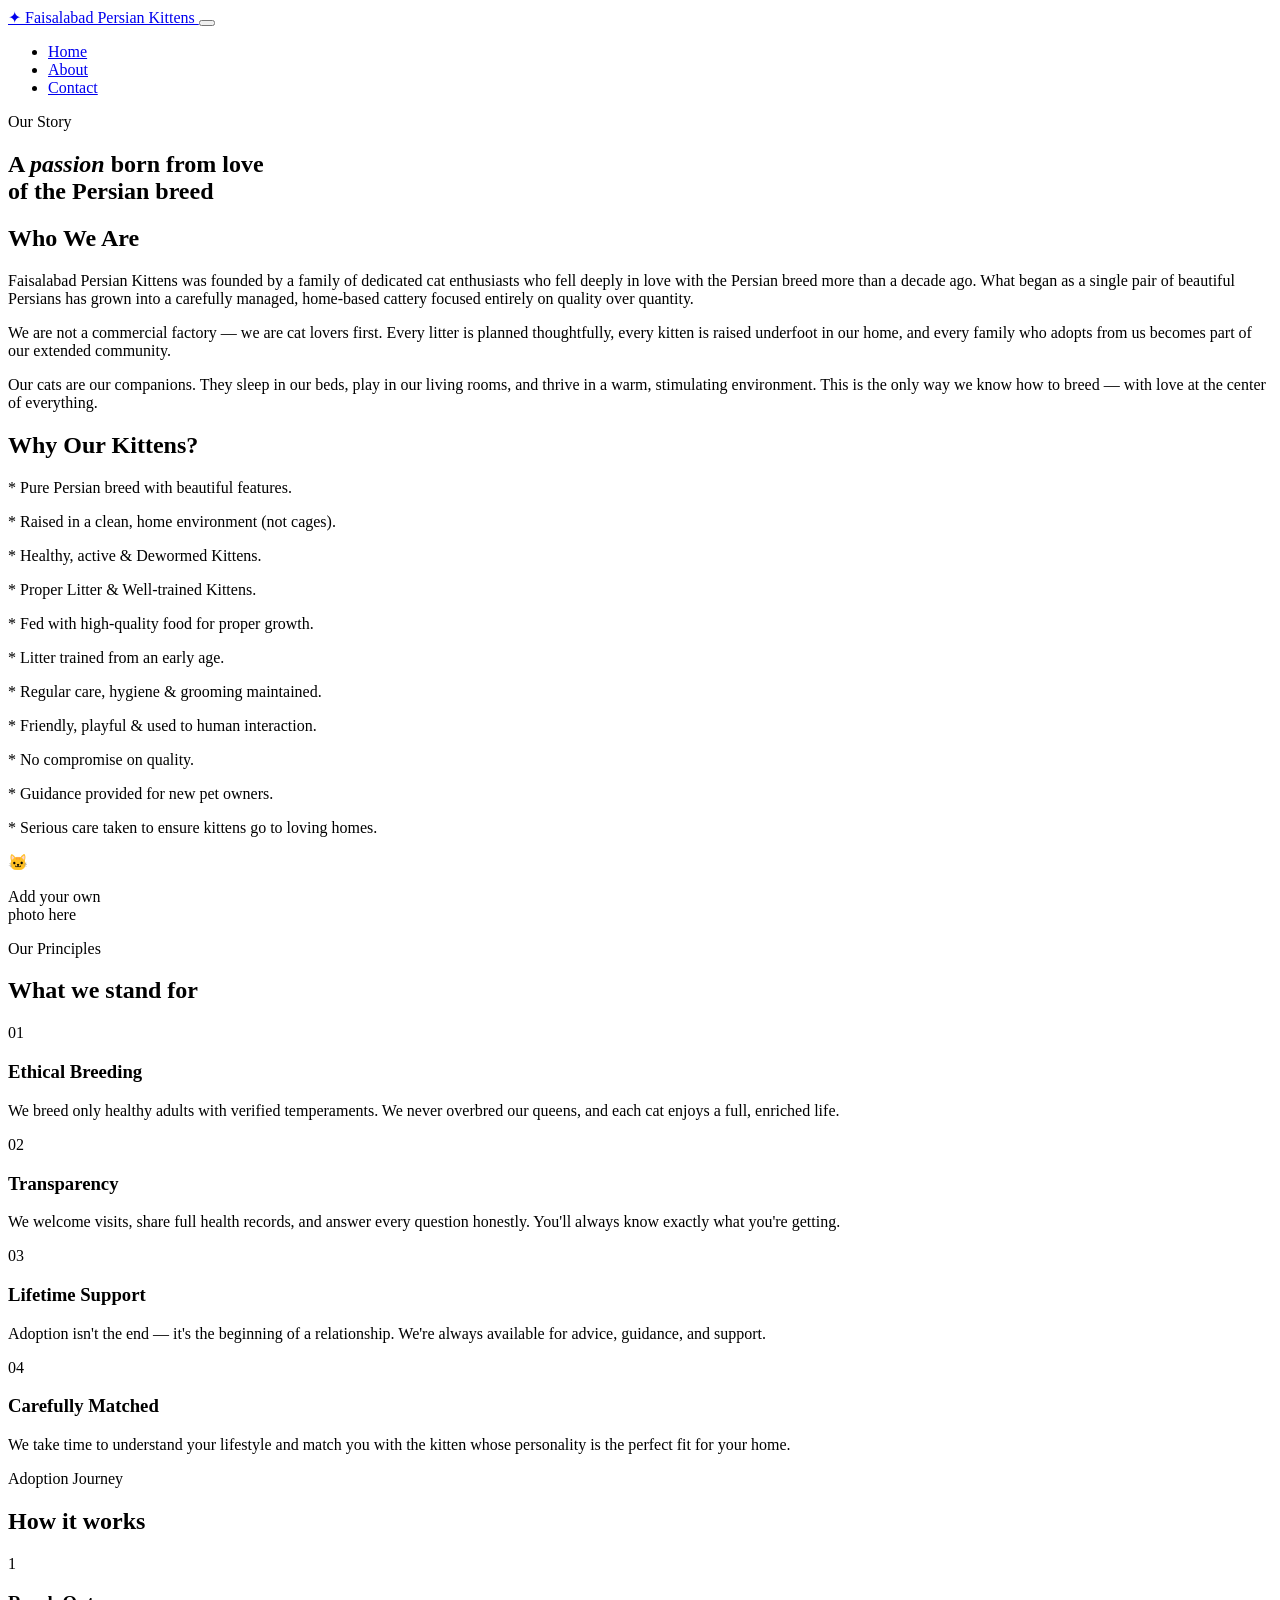
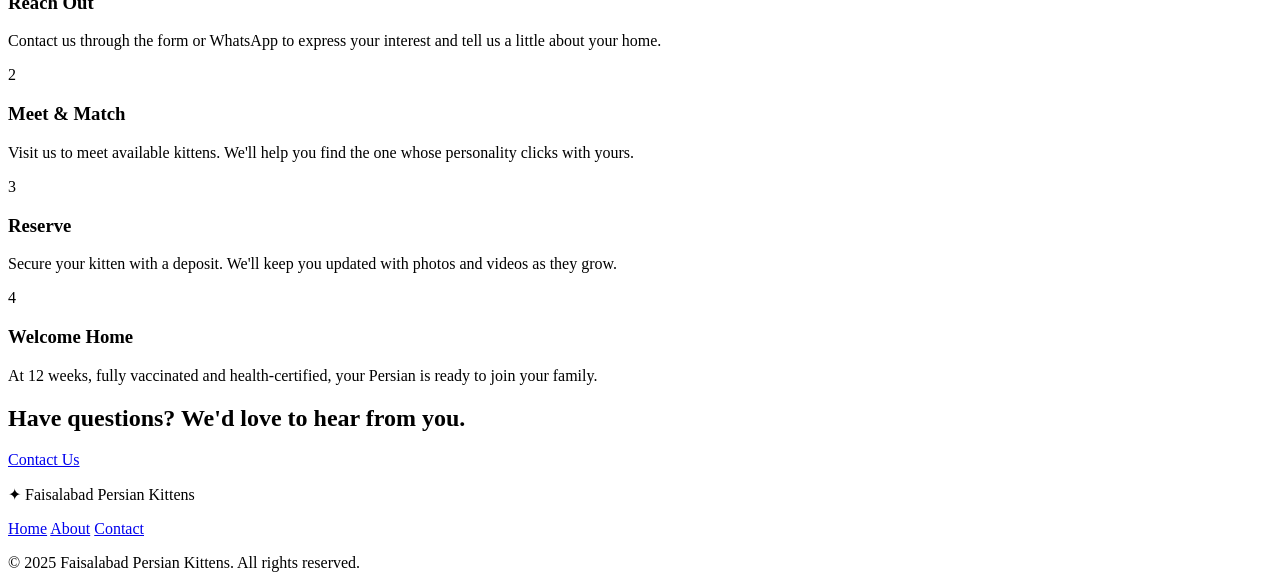
==== about.html @ facfef48 "Add files via upload" ====
<!DOCTYPE html>
<html lang="en">
<head>
  <meta charset="UTF-8" />
  <meta name="viewport" content="width=device-width, initial-scale=1.0" />
  <title>About — Faisalabad Persian Kittens</title>
  <meta name="description" content="Learn about our passion for breeding exquisite Persian kittens in Faisalabad, Pakistan." />
  <link rel="stylesheet" href="css/style.css" />
  <link rel="preconnect" href="https://fonts.googleapis.com">
  <link href="https://fonts.googleapis.com/css2?family=Cormorant+Garamond:ital,wght@0,300;0,400;0,500;1,300;1,400&family=Jost:wght@300;400;500&display=swap" rel="stylesheet">
</head>
<body>

  <nav class="nav">
    <a href="index.html" class="nav__logo">
      <span class="nav__logo-icon">✦</span>
      Faisalabad Persian Kittens
    </a>
    <button class="nav__toggle" aria-label="Toggle menu" onclick="document.querySelector('.nav__links').classList.toggle('open')">
      <span></span><span></span><span></span>
    </button>
    <ul class="nav__links">
      <li><a href="index.html">Home</a></li>
      <li><a href="about.html" class="active">About</a></li>
      <li><a href="contact.html">Contact</a></li>
    </ul>
  </nav>

  <!-- PAGE HERO -->
  <section class="page-hero">
    <div class="container">
      <p class="hero__eyebrow">Our Story</p>
      <h1 class="page-hero__title">A <em>passion</em> born from love<br>of the Persian breed</h1>
    </div>
  </section>

  <!-- STORY -->
  <section class="story">
    <div class="container story__grid">
      <div class="story__text reveal">
        <h2>Who We Are</h2>
        <p>Faisalabad Persian Kittens was founded by a family of dedicated cat enthusiasts who fell deeply in love with the Persian breed more than a decade ago. What began as a single pair of beautiful Persians has grown into a carefully managed, home-based cattery focused entirely on quality over quantity.</p>
        <p>We are not a commercial factory — we are cat lovers first. Every litter is planned thoughtfully, every kitten is raised underfoot in our home, and every family who adopts from us becomes part of our extended community.</p>
        <p>Our cats are our companions. They sleep in our beds, play in our living rooms, and thrive in a warm, stimulating environment. This is the only way we know how to breed — with love at the center of everything.</p>
        <h2>Why Our Kittens?</h2>
        <p>* Pure Persian breed with beautiful features.</p>
        <p>* Raised in a clean, home environment (not cages).</p>
        <p>* Healthy, active & Dewormed Kittens.</p>
        <p>* Proper Litter & Well-trained Kittens.</p>
        <p>* Fed with high-quality food for proper growth.</p>
        <p>* Litter trained from an early age.</p>
        <p>* Regular care, hygiene & grooming maintained.</p>
        <p>* Friendly, playful & used to human interaction.</p>
        <p>* No compromise on quality.</p>
        <p>* Guidance provided for new pet owners.</p>
        <p>* Serious care taken to ensure kittens go to loving homes.</p>
    
      </div>
      </div>
      <div class="story__image reveal">
        <div class="story__img-placeholder">
          <div class="story__img-inner">
            <span>🐱</span>
            <p>Add your own<br>photo here</p>
          </div>
        </div>
      </div>
    </div>
  </section>

  <!-- VALUES -->
  <section class="values">
    <div class="container">
      <div class="section-header">
        <p class="section-label">Our Principles</p>
        <h2>What we stand for</h2>
      </div>
      <div class="values__grid">
        <div class="value-item reveal">
          <span class="value-item__num">01</span>
          <h3>Ethical Breeding</h3>
          <p>We breed only healthy adults with verified temperaments. We never overbred our queens, and each cat enjoys a full, enriched life.</p>
        </div>
        <div class="value-item reveal">
          <span class="value-item__num">02</span>
          <h3>Transparency</h3>
          <p>We welcome visits, share full health records, and answer every question honestly. You'll always know exactly what you're getting.</p>
        </div>
        <div class="value-item reveal">
          <span class="value-item__num">03</span>
          <h3>Lifetime Support</h3>
          <p>Adoption isn't the end — it's the beginning of a relationship. We're always available for advice, guidance, and support.</p>
        </div>
        <div class="value-item reveal">
          <span class="value-item__num">04</span>
          <h3>Carefully Matched</h3>
          <p>We take time to understand your lifestyle and match you with the kitten whose personality is the perfect fit for your home.</p>
        </div>
      </div>
    </div>
  </section>

  <!-- PROCESS -->
  <section class="process">
    <div class="container">
      <div class="section-header">
        <p class="section-label">Adoption Journey</p>
        <h2>How it works</h2>
      </div>
      <div class="process__steps">
        <div class="process__step reveal">
          <div class="process__step-num">1</div>
          <div class="process__step-body">
            <h3>Reach Out</h3>
            <p>Contact us through the form or WhatsApp to express your interest and tell us a little about your home.</p>
          </div>
        </div>
        <div class="process__step reveal">
          <div class="process__step-num">2</div>
          <div class="process__step-body">
            <h3>Meet & Match</h3>
            <p>Visit us to meet available kittens. We'll help you find the one whose personality clicks with yours.</p>
          </div>
        </div>
        <div class="process__step reveal">
          <div class="process__step-num">3</div>
          <div class="process__step-body">
            <h3>Reserve</h3>
            <p>Secure your kitten with a deposit. We'll keep you updated with photos and videos as they grow.</p>
          </div>
        </div>
        <div class="process__step reveal">
          <div class="process__step-num">4</div>
          <div class="process__step-body">
            <h3>Welcome Home</h3>
            <p>At 12 weeks, fully vaccinated and health-certified, your Persian is ready to join your family.</p>
          </div>
        </div>
      </div>
    </div>
  </section>

  <section class="cta-band">
    <div class="container">
      <h2>Have questions? We'd love to hear from you.</h2>
      <a href="contact.html" class="btn btn--light">Contact Us</a>
    </div>
  </section>

  <footer class="footer">
    <div class="container">
      <p class="footer__logo">✦ Faisalabad Persian Kittens</p>
      <nav class="footer__nav">
        <a href="index.html">Home</a>
        <a href="about.html">About</a>
        <a href="contact.html">Contact</a>
      </nav>
      <p class="footer__copy">© 2025 Faisalabad Persian Kittens. All rights reserved.</p>
    </div>
  </footer>

  <script src="js/main.js"></script>
</body>
</html>
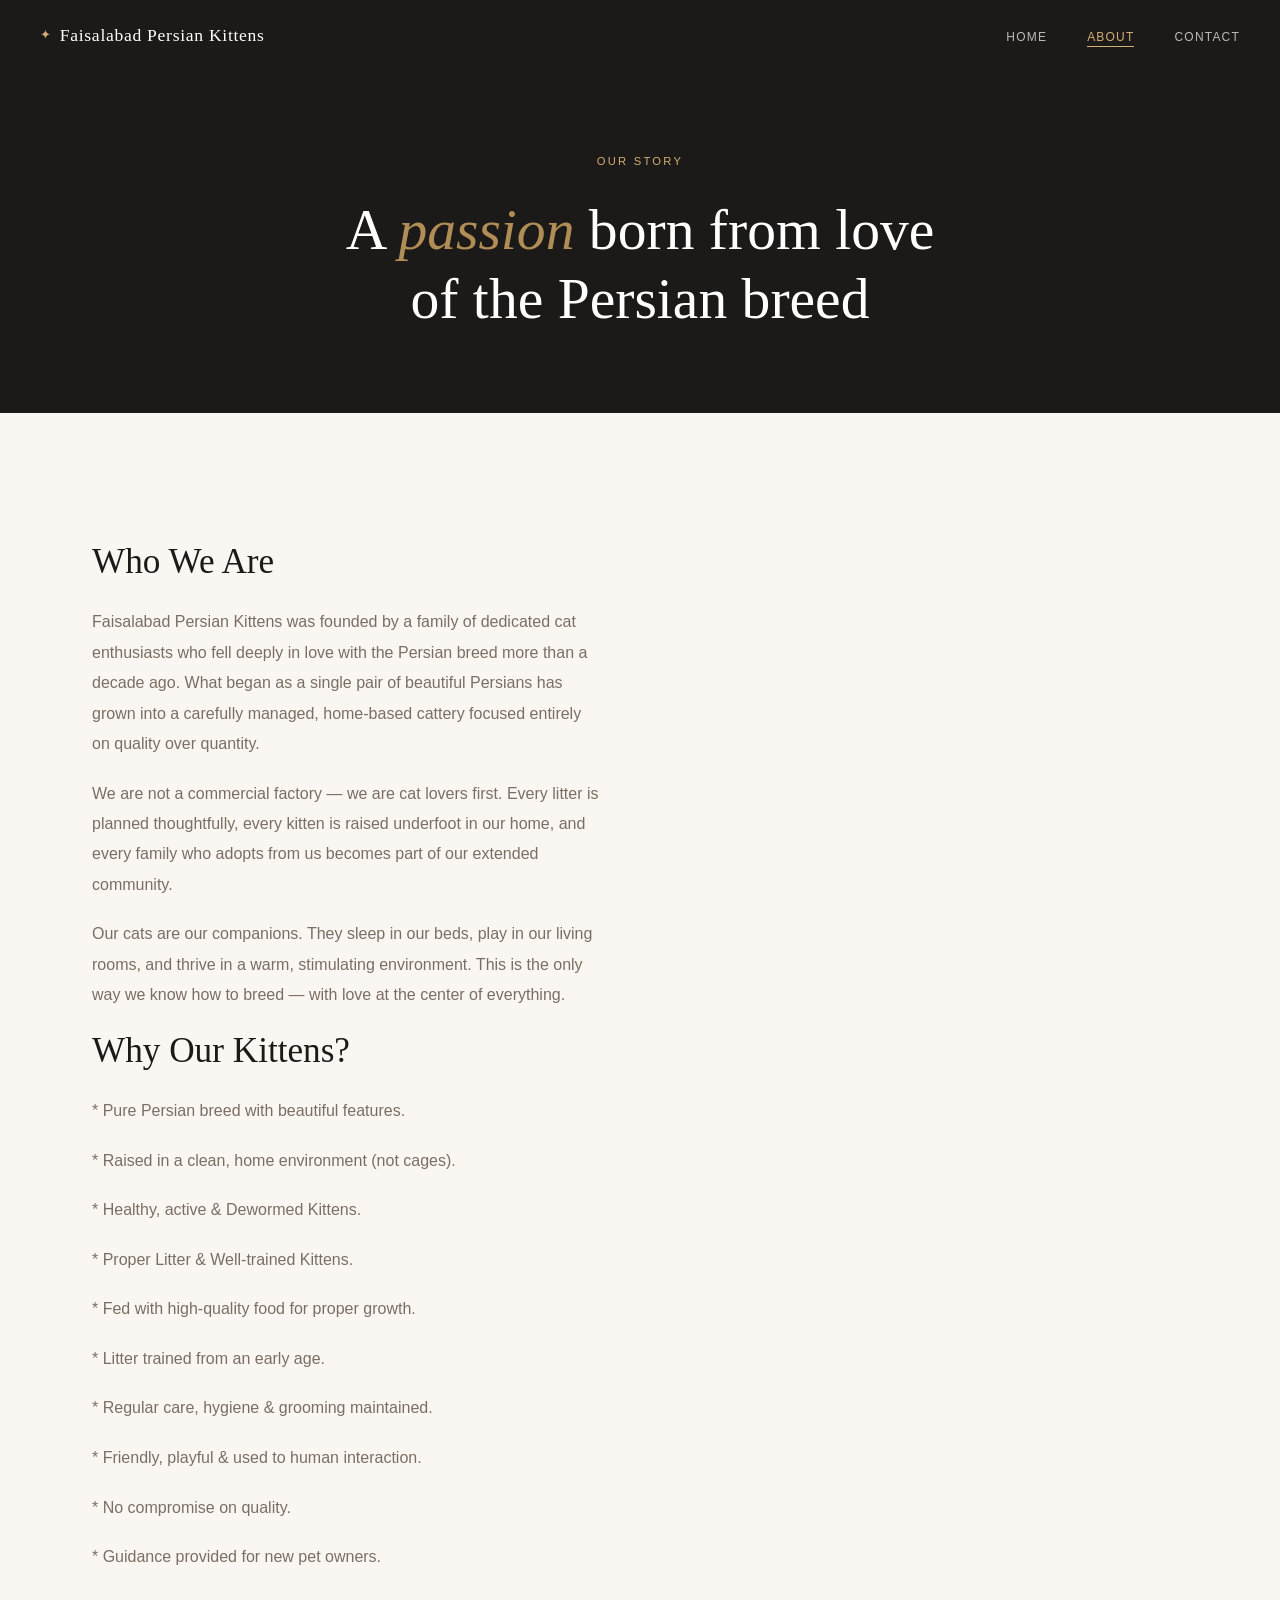
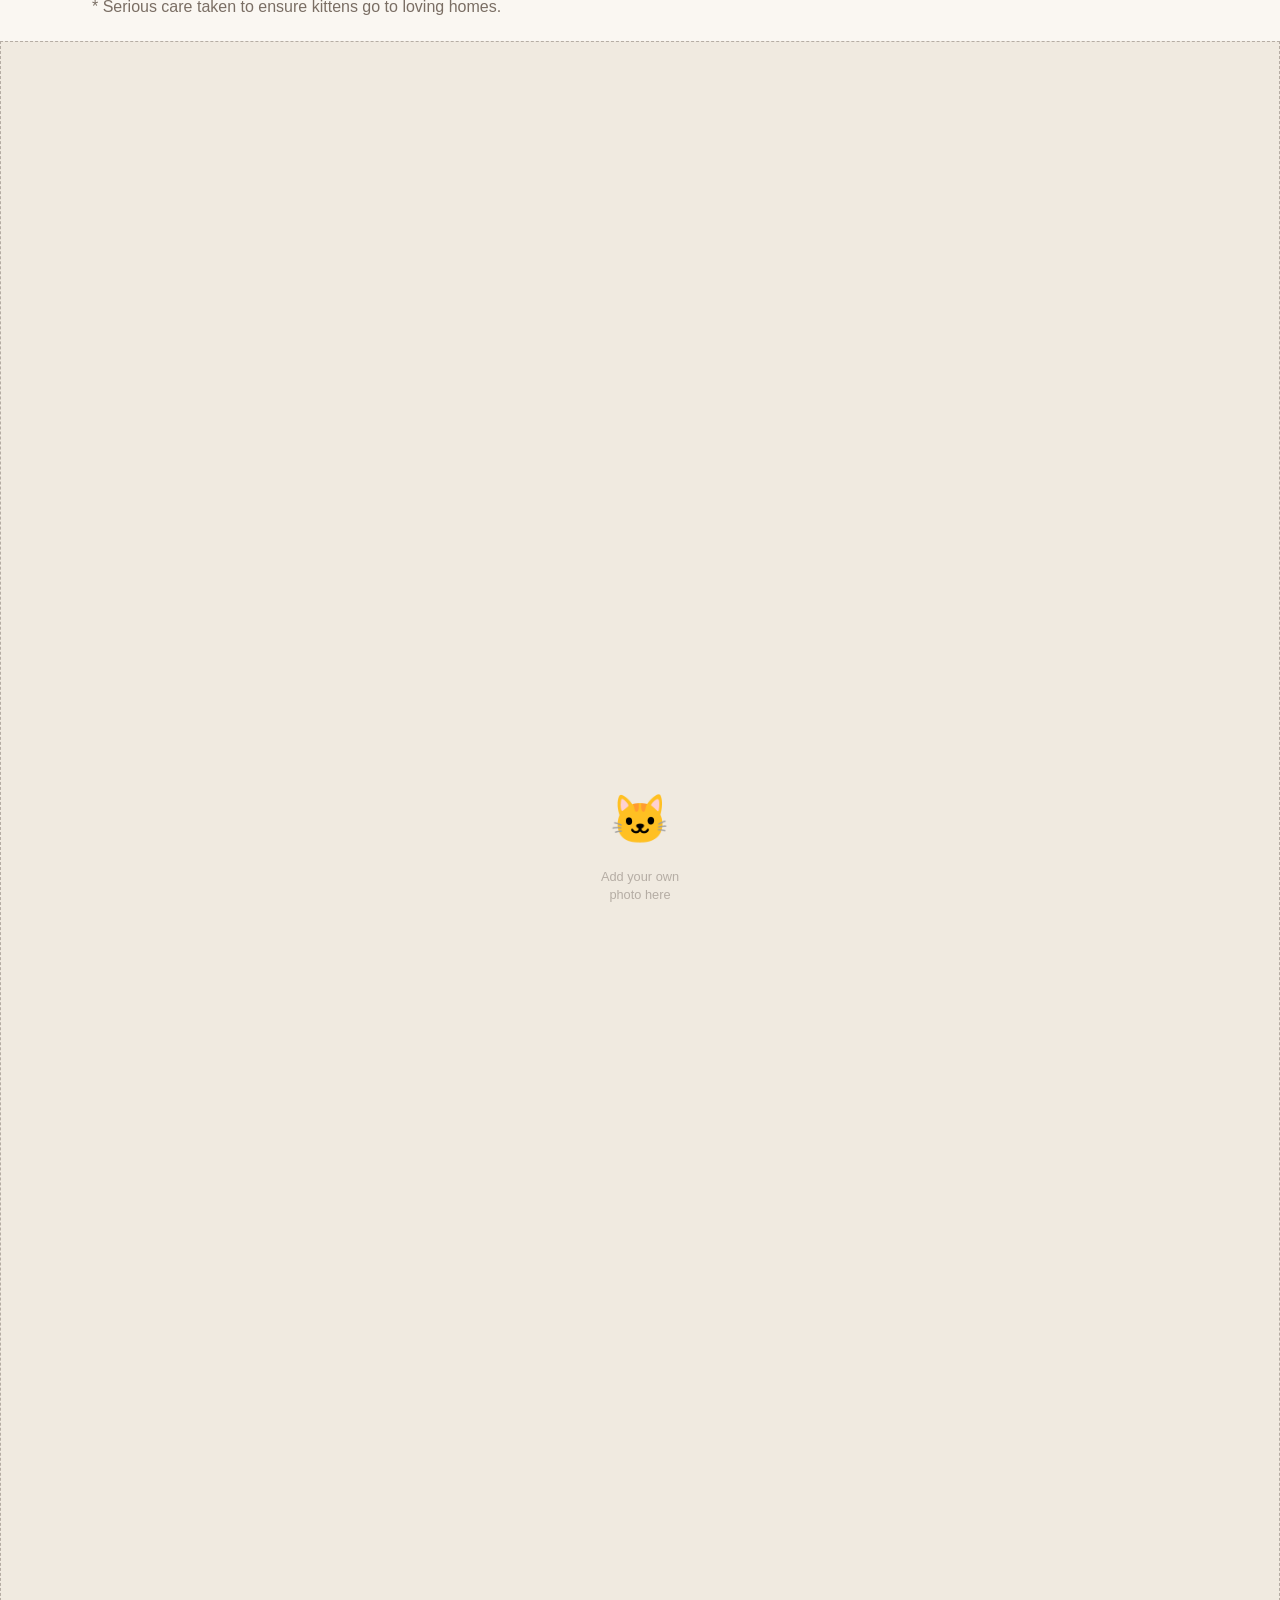
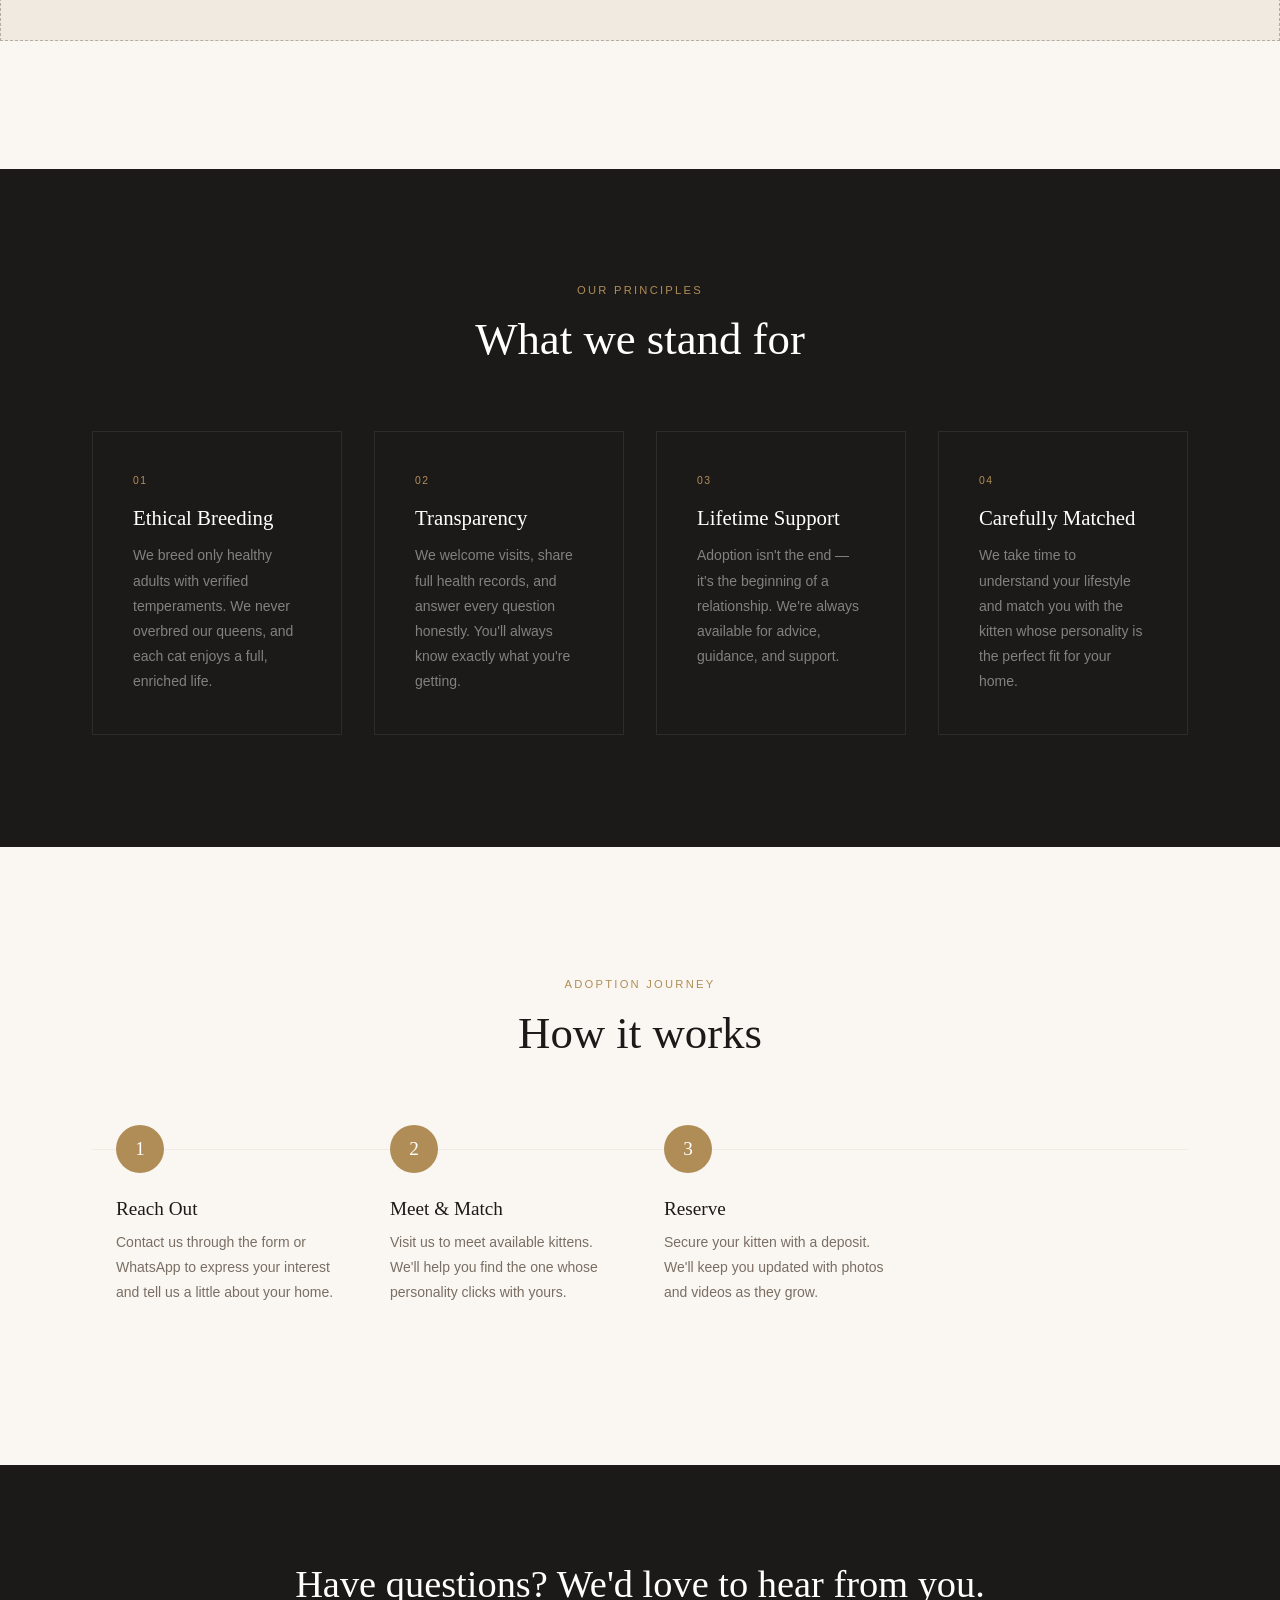
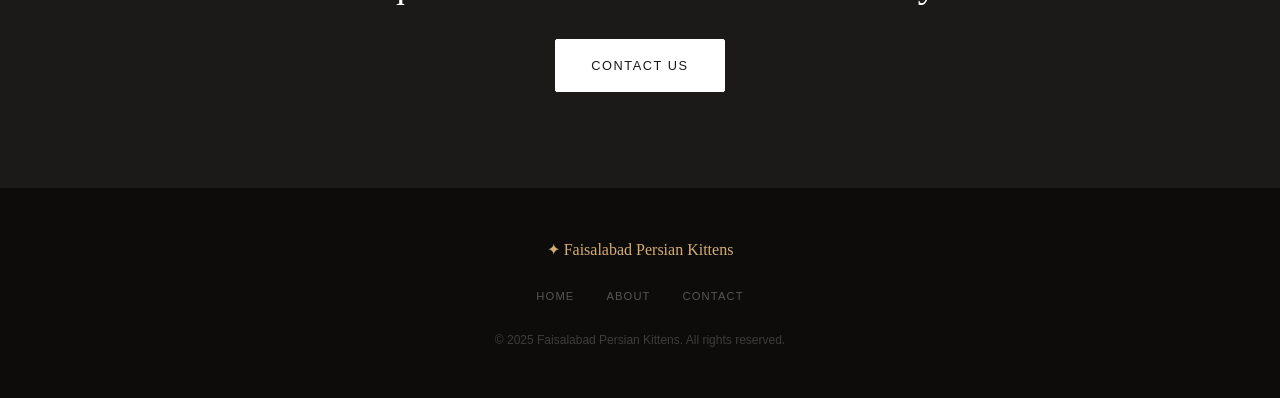
==== commit 918ea537: "Add files via upload" ====
--- a/about.html
+++ b/about.html
@@ -5,7 +5,7 @@
   <meta name="viewport" content="width=device-width, initial-scale=1.0" />
   <title>About — Faisalabad Persian Kittens</title>
   <meta name="description" content="Learn about our passion for breeding exquisite Persian kittens in Faisalabad, Pakistan." />
-  <link rel="stylesheet" href="css/style.css" />
+  <link rel="stylesheet" href="style.css" />
   <link rel="preconnect" href="https://fonts.googleapis.com">
   <link href="https://fonts.googleapis.com/css2?family=Cormorant+Garamond:ital,wght@0,300;0,400;0,500;1,300;1,400&family=Jost:wght@300;400;500&display=swap" rel="stylesheet">
 </head>
@@ -159,6 +159,6 @@
     </div>
   </footer>
 
-  <script src="js/main.js"></script>
+  <script src="main.js"></script>
 </body>
 </html>
--- a/style.css
+++ b/style.css
@@ -0,0 +1,726 @@
+/* ===========================
+   FAISALABAD PERSIAN KITTENS
+   Luxury Elegant Theme
+   =========================== */
+
+:root {
+  --cream: #FAF7F2;
+  --cream-dark: #F0EAE0;
+  --gold: #B08D57;
+  --gold-light: #D4AE72;
+  --gold-pale: #F5EDD8;
+  --charcoal: #1C1A18;
+  --charcoal-mid: #3A3530;
+  --stone: #7A6E64;
+  --stone-light: #B5ADA4;
+  --white: #FFFFFF;
+
+  --font-serif: 'Cormorant Garamond', Georgia, serif;
+  --font-sans: 'Jost', sans-serif;
+
+  --nav-height: 72px;
+  --container: 1160px;
+  --radius: 2px;
+}
+
+*, *::before, *::after { box-sizing: border-box; margin: 0; padding: 0; }
+
+html { scroll-behavior: smooth; }
+
+body {
+  background: var(--cream);
+  color: var(--charcoal);
+  font-family: var(--font-sans);
+  font-weight: 300;
+  line-height: 1.7;
+  -webkit-font-smoothing: antialiased;
+}
+
+img { display: block; max-width: 100%; }
+a { color: inherit; text-decoration: none; }
+
+/* ===== LOGO ===== */
+.nav__logo-img {
+  height: 48px;
+  width: 48px;
+  border-radius: 50%;
+  object-fit: cover;
+  border: 1.5px solid rgba(176, 141, 87, 0.5);
+  transition: border-color 0.3s;
+}
+.nav__logo:hover .nav__logo-img {
+  border-color: var(--gold-light);
+}
+.hero__logo-wrap {
+  margin-bottom: 2rem;
+  animation: fadeUp 0.8s ease both;
+}
+.hero__logo-img {
+  width: 140px;
+  height: 140px;
+  border-radius: 50%;
+  object-fit: cover;
+  border: 2px solid rgba(176, 141, 87, 0.6);
+  box-shadow: 0 0 0 8px rgba(176, 141, 87, 0.1);
+}
+
+
+h1, h2, h3 {
+  font-family: var(--font-serif);
+  font-weight: 400;
+  line-height: 1.2;
+}
+em { font-style: italic; color: var(--gold); }
+
+/* ===== CONTAINER ===== */
+.container {
+  max-width: var(--container);
+  margin: 0 auto;
+  padding: 0 2rem;
+}
+
+/* ===== BUTTONS ===== */
+.btn {
+  display: inline-block;
+  font-family: var(--font-sans);
+  font-weight: 400;
+  font-size: 0.8rem;
+  letter-spacing: 0.12em;
+  text-transform: uppercase;
+  padding: 0.9rem 2.2rem;
+  border: 1px solid transparent;
+  cursor: pointer;
+  transition: all 0.3s ease;
+  border-radius: var(--radius);
+}
+.btn--primary {
+  background: var(--gold);
+  color: var(--white);
+  border-color: var(--gold);
+}
+.btn--primary:hover {
+  background: var(--charcoal);
+  border-color: var(--charcoal);
+}
+.btn--ghost {
+  background: transparent;
+  color: var(--white);
+  border-color: rgba(255,255,255,0.5);
+}
+.btn--ghost:hover {
+  background: rgba(255,255,255,0.1);
+  border-color: var(--white);
+}
+.btn--light {
+  background: var(--white);
+  color: var(--charcoal);
+  border-color: var(--white);
+}
+.btn--light:hover {
+  background: transparent;
+  color: var(--white);
+  border-color: var(--white);
+}
+.btn--full { width: 100%; text-align: center; }
+
+/* ===== NAV ===== */
+.nav {
+  position: fixed;
+  top: 0; left: 0; right: 0;
+  height: var(--nav-height);
+  display: flex;
+  align-items: center;
+  justify-content: space-between;
+  padding: 0 2.5rem;
+  z-index: 100;
+  transition: background 0.4s, box-shadow 0.4s;
+}
+.nav.scrolled {
+  background: rgba(28, 26, 24, 0.97);
+  box-shadow: 0 1px 0 rgba(255,255,255,0.06);
+}
+.nav__logo {
+  font-family: var(--font-serif);
+  font-size: 1.1rem;
+  font-weight: 400;
+  color: var(--white);
+  letter-spacing: 0.04em;
+  display: flex;
+  align-items: center;
+  gap: 0.5rem;
+}
+.nav__logo-icon { color: var(--gold-light); font-size: 0.8rem; }
+.nav__links {
+  display: flex;
+  list-style: none;
+  gap: 2.5rem;
+  align-items: center;
+}
+.nav__links a {
+  font-size: 0.75rem;
+  letter-spacing: 0.1em;
+  text-transform: uppercase;
+  color: rgba(255,255,255,0.7);
+  transition: color 0.2s;
+  padding-bottom: 2px;
+  border-bottom: 1px solid transparent;
+}
+.nav__links a:hover,
+.nav__links a.active {
+  color: var(--gold-light);
+  border-bottom-color: var(--gold-light);
+}
+.nav__toggle {
+  display: none;
+  flex-direction: column;
+  gap: 5px;
+  background: none;
+  border: none;
+  cursor: pointer;
+  padding: 4px;
+}
+.nav__toggle span {
+  display: block;
+  width: 22px;
+  height: 1px;
+  background: var(--white);
+}
+
+/* ===== HERO ===== */
+.hero {
+  min-height: 100vh;
+  display: flex;
+  align-items: center;
+  position: relative;
+  overflow: hidden;
+}
+.hero__bg {
+  position: absolute;
+  inset: 0;
+  background:
+    linear-gradient(135deg, #1C1A18 0%, #2D2720 40%, #3A2E22 70%, #1C1A18 100%);
+  z-index: 0;
+}
+.hero__bg::after {
+  content: '';
+  position: absolute;
+  inset: 0;
+  background: url("data:image/svg+xml,%3Csvg width='60' height='60' viewBox='0 0 60 60' xmlns='http://www.w3.org/2000/svg'%3E%3Cg fill='none' fill-rule='evenodd'%3E%3Cg fill='%23B08D57' fill-opacity='0.04'%3E%3Ccircle cx='30' cy='30' r='1'/%3E%3C/g%3E%3C/g%3E%3C/svg%3E");
+}
+.hero__content {
+  position: relative;
+  z-index: 1;
+  max-width: var(--container);
+  margin: 0 auto;
+  padding: calc(var(--nav-height) + 4rem) 2rem 4rem;
+  max-width: 680px;
+  margin-left: max(2rem, (100vw - 1160px)/2);
+  animation: fadeUp 1s ease both;
+}
+.hero__eyebrow {
+  font-size: 0.7rem;
+  letter-spacing: 0.2em;
+  text-transform: uppercase;
+  color: var(--gold-light);
+  margin-bottom: 1.5rem;
+}
+.hero__title {
+  font-size: clamp(2.8rem, 6vw, 5rem);
+  color: var(--white);
+  margin-bottom: 1.5rem;
+  line-height: 1.1;
+}
+.hero__sub {
+  font-size: 1rem;
+  color: rgba(255,255,255,0.6);
+  max-width: 500px;
+  margin-bottom: 2.5rem;
+  line-height: 1.8;
+}
+.hero__cta { display: flex; gap: 1rem; flex-wrap: wrap; }
+.hero__ornament {
+  position: absolute;
+  right: 8%;
+  bottom: 10%;
+  z-index: 1;
+  opacity: 0.08;
+  font-size: 18rem;
+  line-height: 1;
+  pointer-events: none;
+  animation: float 8s ease-in-out infinite;
+}
+@keyframes float {
+  0%, 100% { transform: translateY(0); }
+  50% { transform: translateY(-20px); }
+}
+@keyframes fadeUp {
+  from { opacity: 0; transform: translateY(30px); }
+  to { opacity: 1; transform: translateY(0); }
+}
+
+/* ===== SECTION HEADER ===== */
+.section-header {
+  text-align: center;
+  margin-bottom: 4rem;
+}
+.section-label {
+  font-size: 0.7rem;
+  letter-spacing: 0.2em;
+  text-transform: uppercase;
+  color: var(--gold);
+  margin-bottom: 0.8rem;
+}
+.section-header h2 {
+  font-size: clamp(2rem, 3.5vw, 3rem);
+  color: var(--charcoal);
+}
+
+/* ===== FEATURES ===== */
+.features {
+  padding: 6rem 0;
+  background: var(--charcoal);
+}
+.features__grid {
+  display: grid;
+  grid-template-columns: repeat(auto-fit, minmax(260px, 1fr));
+  gap: 1px;
+  background: rgba(255,255,255,0.08);
+}
+.feature-card {
+  padding: 3rem 2.5rem;
+  background: var(--charcoal);
+  transition: background 0.3s;
+}
+.feature-card:hover { background: var(--charcoal-mid); }
+.feature-card__icon {
+  font-size: 1.2rem;
+  color: var(--gold);
+  margin-bottom: 1.2rem;
+}
+.feature-card h3 {
+  font-family: var(--font-serif);
+  font-size: 1.4rem;
+  color: var(--white);
+  margin-bottom: 0.8rem;
+}
+.feature-card p {
+  color: rgba(255,255,255,0.5);
+  font-size: 0.9rem;
+  line-height: 1.8;
+}
+
+/* ===== BREEDS ===== */
+.breeds {
+  padding: 8rem 0;
+  background: var(--cream);
+}
+.breeds__grid {
+  display: grid;
+  grid-template-columns: repeat(auto-fit, minmax(300px, 1fr));
+  gap: 2rem;
+}
+.breed-card {
+  background: var(--white);
+  border: 1px solid var(--cream-dark);
+  overflow: hidden;
+  transition: transform 0.3s, box-shadow 0.3s;
+}
+.breed-card:hover {
+  transform: translateY(-4px);
+  box-shadow: 0 20px 40px rgba(0,0,0,0.08);
+}
+.breed-card__img {
+  height: 260px;
+  background-size: cover;
+  background-position: center;
+  position: relative;
+  overflow: hidden;
+}
+.breed-card__img--1 { background-color: #C9B99A; background-image: url('images/persian-1.jpg'); }
+.breed-card__img--2 { background-color: #B8A898; background-image: url('images/persian-2.jpg'); }
+.breed-card__img--3 { background-color: #D4C8B8; background-image: url('images/persian-3.jpg'); }
+.breed-card__img::after {
+  content: '🐱';
+  position: absolute;
+  inset: 0;
+  display: flex;
+  align-items: center;
+  justify-content: center;
+  font-size: 5rem;
+  opacity: 0.3;
+}
+.breed-card__body {
+  padding: 1.8rem;
+}
+.breed-card__body h3 {
+  font-size: 1.4rem;
+  margin-bottom: 0.6rem;
+  color: var(--charcoal);
+}
+.breed-card__body p {
+  font-size: 0.875rem;
+  color: var(--stone);
+  line-height: 1.8;
+}
+
+/* ===== TESTIMONIALS ===== */
+.testimonials {
+  padding: 8rem 0;
+  background: var(--gold-pale);
+}
+.testimonials__inner {
+  max-width: 700px;
+  margin: 0 auto;
+  text-align: center;
+  padding: 0 2rem;
+}
+.testimonials__quote {
+  font-family: var(--font-serif);
+  font-size: 6rem;
+  color: var(--gold);
+  line-height: 0.5;
+  margin-bottom: 2rem;
+  opacity: 0.4;
+}
+.testimonials__text {
+  font-family: var(--font-serif);
+  font-size: clamp(1.2rem, 2vw, 1.5rem);
+  font-style: italic;
+  color: var(--charcoal);
+  line-height: 1.7;
+  margin-bottom: 1.5rem;
+}
+.testimonials__author {
+  font-size: 0.75rem;
+  letter-spacing: 0.1em;
+  text-transform: uppercase;
+  color: var(--stone);
+  font-style: normal;
+}
+
+/* ===== CTA BAND ===== */
+.cta-band {
+  padding: 6rem 0;
+  background: var(--charcoal);
+  text-align: center;
+}
+.cta-band h2 {
+  color: var(--white);
+  font-size: clamp(1.8rem, 3vw, 2.5rem);
+  margin-bottom: 2rem;
+}
+
+/* ===== FOOTER ===== */
+.footer {
+  padding: 3rem 0;
+  background: #0E0C0B;
+  text-align: center;
+}
+.footer__logo {
+  font-family: var(--font-serif);
+  color: var(--gold-light);
+  font-size: 1rem;
+  margin-bottom: 1.5rem;
+}
+.footer__nav {
+  display: flex;
+  justify-content: center;
+  gap: 2rem;
+  margin-bottom: 1.5rem;
+}
+.footer__nav a {
+  font-size: 0.7rem;
+  letter-spacing: 0.1em;
+  text-transform: uppercase;
+  color: rgba(255,255,255,0.3);
+  transition: color 0.2s;
+}
+.footer__nav a:hover { color: var(--gold-light); }
+.footer__copy {
+  font-size: 0.75rem;
+  color: rgba(255,255,255,0.2);
+}
+
+/* ===== PAGE HERO ===== */
+.page-hero {
+  padding: calc(var(--nav-height) + 5rem) 0 5rem;
+  background: var(--charcoal);
+  text-align: center;
+}
+.page-hero__title {
+  font-size: clamp(2.2rem, 4.5vw, 3.8rem);
+  color: var(--white);
+  margin-top: 1rem;
+}
+
+/* ===== ABOUT - STORY ===== */
+.story {
+  padding: 8rem 0;
+}
+.story__grid {
+  display: grid;
+  grid-template-columns: 1fr 1fr;
+  gap: 5rem;
+  align-items: center;
+}
+.story__text h2 {
+  font-size: 2.2rem;
+  margin-bottom: 1.5rem;
+  color: var(--charcoal);
+}
+.story__text p {
+  color: var(--stone);
+  margin-bottom: 1.2rem;
+  line-height: 1.9;
+}
+.story__img-placeholder {
+  aspect-ratio: 4/5;
+  background: var(--cream-dark);
+  border: 1px dashed var(--stone-light);
+  display: flex;
+  align-items: center;
+  justify-content: center;
+}
+.story__img-inner {
+  text-align: center;
+  color: var(--stone-light);
+}
+.story__img-inner span { font-size: 3rem; display: block; margin-bottom: 0.5rem; }
+.story__img-inner p { font-size: 0.8rem; line-height: 1.4; }
+
+/* ===== VALUES ===== */
+.values {
+  padding: 7rem 0;
+  background: var(--charcoal);
+}
+.values .section-header h2 { color: var(--white); }
+.values__grid {
+  display: grid;
+  grid-template-columns: repeat(auto-fit, minmax(230px, 1fr));
+  gap: 2rem;
+}
+.value-item {
+  padding: 2.5rem;
+  border: 1px solid rgba(255,255,255,0.08);
+}
+.value-item__num {
+  display: block;
+  font-size: 0.65rem;
+  letter-spacing: 0.15em;
+  color: var(--gold);
+  margin-bottom: 1rem;
+}
+.value-item h3 {
+  font-size: 1.3rem;
+  color: var(--white);
+  margin-bottom: 0.8rem;
+}
+.value-item p { font-size: 0.875rem; color: rgba(255,255,255,0.45); line-height: 1.8; }
+
+/* ===== PROCESS ===== */
+.process {
+  padding: 8rem 0;
+  background: var(--cream);
+}
+.process__steps {
+  display: grid;
+  grid-template-columns: repeat(auto-fit, minmax(200px, 1fr));
+  gap: 0;
+  position: relative;
+}
+.process__steps::before {
+  content: '';
+  position: absolute;
+  top: 24px;
+  left: 0; right: 0;
+  height: 1px;
+  background: var(--cream-dark);
+  z-index: 0;
+}
+.process__step {
+  padding: 0 1.5rem 2rem;
+  position: relative;
+  z-index: 1;
+}
+.process__step-num {
+  width: 48px;
+  height: 48px;
+  border-radius: 50%;
+  background: var(--gold);
+  color: var(--white);
+  font-family: var(--font-serif);
+  font-size: 1.2rem;
+  display: flex;
+  align-items: center;
+  justify-content: center;
+  margin-bottom: 1.5rem;
+}
+.process__step-body h3 {
+  font-size: 1.2rem;
+  margin-bottom: 0.6rem;
+  color: var(--charcoal);
+}
+.process__step-body p { font-size: 0.875rem; color: var(--stone); line-height: 1.8; }
+
+/* ===== CONTACT ===== */
+.contact-section {
+  padding: 7rem 0;
+}
+.contact-grid {
+  display: grid;
+  grid-template-columns: 1fr 1fr;
+  gap: 5rem;
+  align-items: start;
+}
+.contact-form h2, .contact-info h2 {
+  font-size: 2rem;
+  margin-bottom: 0.5rem;
+}
+.contact-form__sub {
+  color: var(--stone);
+  font-size: 0.875rem;
+  margin-bottom: 2rem;
+}
+.form-group {
+  margin-bottom: 1.4rem;
+}
+.form-group label {
+  display: block;
+  font-size: 0.7rem;
+  letter-spacing: 0.1em;
+  text-transform: uppercase;
+  color: var(--stone);
+  margin-bottom: 0.5rem;
+}
+.form-group input,
+.form-group select,
+.form-group textarea {
+  width: 100%;
+  padding: 0.85rem 1rem;
+  background: var(--white);
+  border: 1px solid var(--cream-dark);
+  border-radius: var(--radius);
+  font-family: var(--font-sans);
+  font-size: 0.9rem;
+  color: var(--charcoal);
+  transition: border-color 0.2s;
+  appearance: none;
+  -webkit-appearance: none;
+}
+.form-group input:focus,
+.form-group select:focus,
+.form-group textarea:focus {
+  outline: none;
+  border-color: var(--gold);
+}
+.form-group textarea { resize: vertical; }
+.form-success {
+  margin-top: 1rem;
+  padding: 1rem;
+  background: var(--gold-pale);
+  color: var(--gold);
+  font-size: 0.875rem;
+  text-align: center;
+  letter-spacing: 0.05em;
+}
+.contact-info {
+  padding-top: 0.5rem;
+}
+.contact-info h2 { margin-bottom: 2rem; }
+.contact-info__items { display: flex; flex-direction: column; gap: 1.5rem; }
+.contact-info__item {
+  display: flex;
+  gap: 1rem;
+  align-items: flex-start;
+}
+.contact-info__icon { font-size: 1.1rem; margin-top: 2px; }
+.contact-info__item strong {
+  display: block;
+  font-size: 0.7rem;
+  letter-spacing: 0.1em;
+  text-transform: uppercase;
+  color: var(--stone);
+  margin-bottom: 0.2rem;
+  font-weight: 400;
+}
+.contact-info__item p {
+  font-size: 0.9rem;
+  color: var(--charcoal);
+  line-height: 1.6;
+}
+.contact-info__item a { color: var(--gold); }
+.contact-info__item a:hover { text-decoration: underline; }
+.contact-info__note {
+  margin-top: 2.5rem;
+  padding: 1.5rem;
+  background: var(--gold-pale);
+  border-left: 2px solid var(--gold);
+}
+.contact-info__note p {
+  font-size: 0.875rem;
+  color: var(--charcoal-mid);
+  line-height: 1.8;
+}
+
+/* ===== SCROLL REVEAL ===== */
+.reveal {
+  opacity: 0;
+  transform: translateY(24px);
+  transition: opacity 0.7s ease, transform 0.7s ease;
+}
+.reveal.visible {
+  opacity: 1;
+  transform: translateY(0);
+}
+
+/* ===== RESPONSIVE ===== */
+@media (max-width: 768px) {
+  .nav__links {
+    display: none;
+    position: fixed;
+    top: var(--nav-height);
+    left: 0; right: 0;
+    background: var(--charcoal);
+    flex-direction: column;
+    padding: 2rem;
+    gap: 1.5rem;
+  }
+  .nav__links.open { display: flex; }
+  .nav__toggle { display: flex; }
+  .hero__ornament { display: none; }
+  .story__grid,
+  .contact-grid { grid-template-columns: 1fr; gap: 3rem; }
+  .process__steps::before { display: none; }
+  .process__step { padding: 0 0 2rem; }
+}
+.slideshow {
+  position: relative;
+  width: 100%;
+  height: 100%;
+}
+.slide {
+  position: absolute;
+  inset: 0;
+  background-size: cover;
+  background-position: center;
+  opacity: 0;
+  transition: opacity 0.8s ease;
+}
+.slide.active { opacity: 1; }
+.slide-dots {
+  position: absolute;
+  bottom: 10px;
+  left: 50%;
+  transform: translateX(-50%);
+  display: flex;
+  gap: 6px;
+  z-index: 2;
+}
+.dot {
+  width: 7px;
+  height: 7px;
+  border-radius: 50%;
+  background: rgba(255,255,255,0.5);
+  transition: background 0.3s;
+}
+.dot.active { background: var(--gold); }
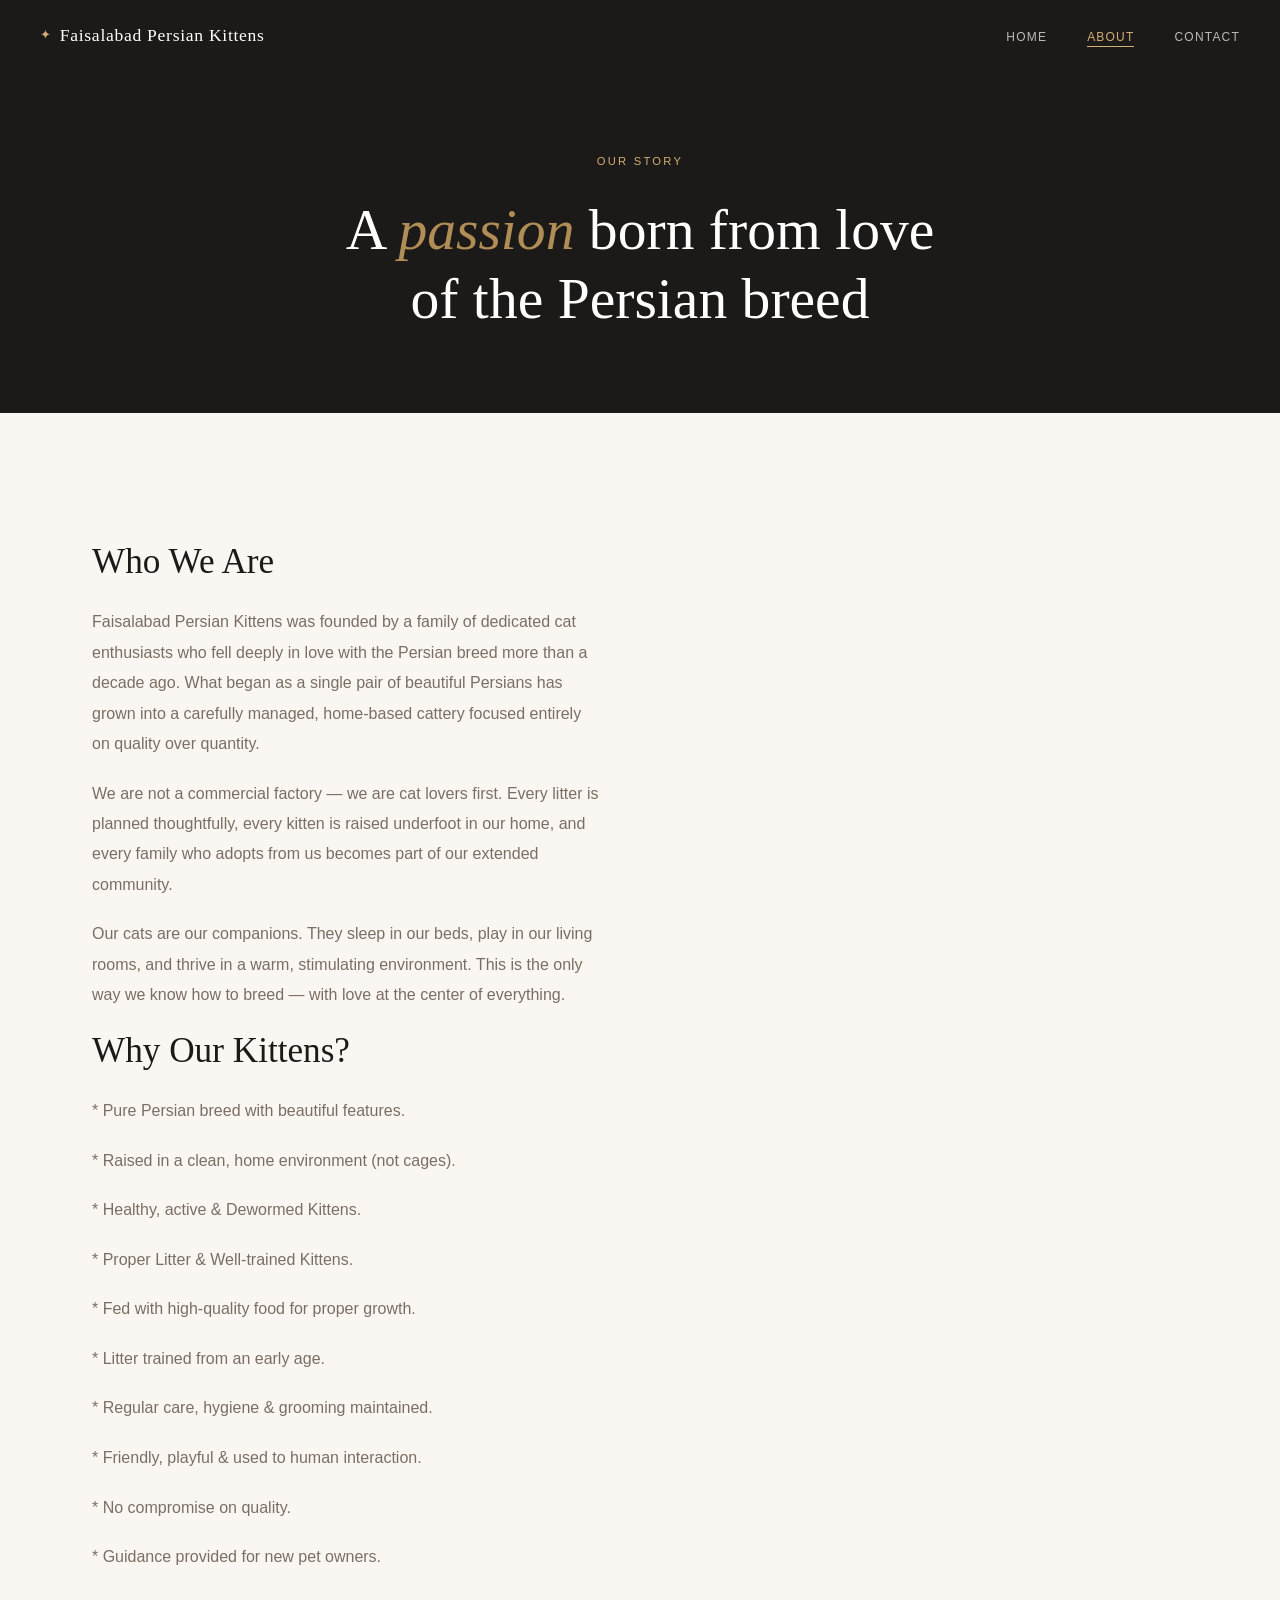
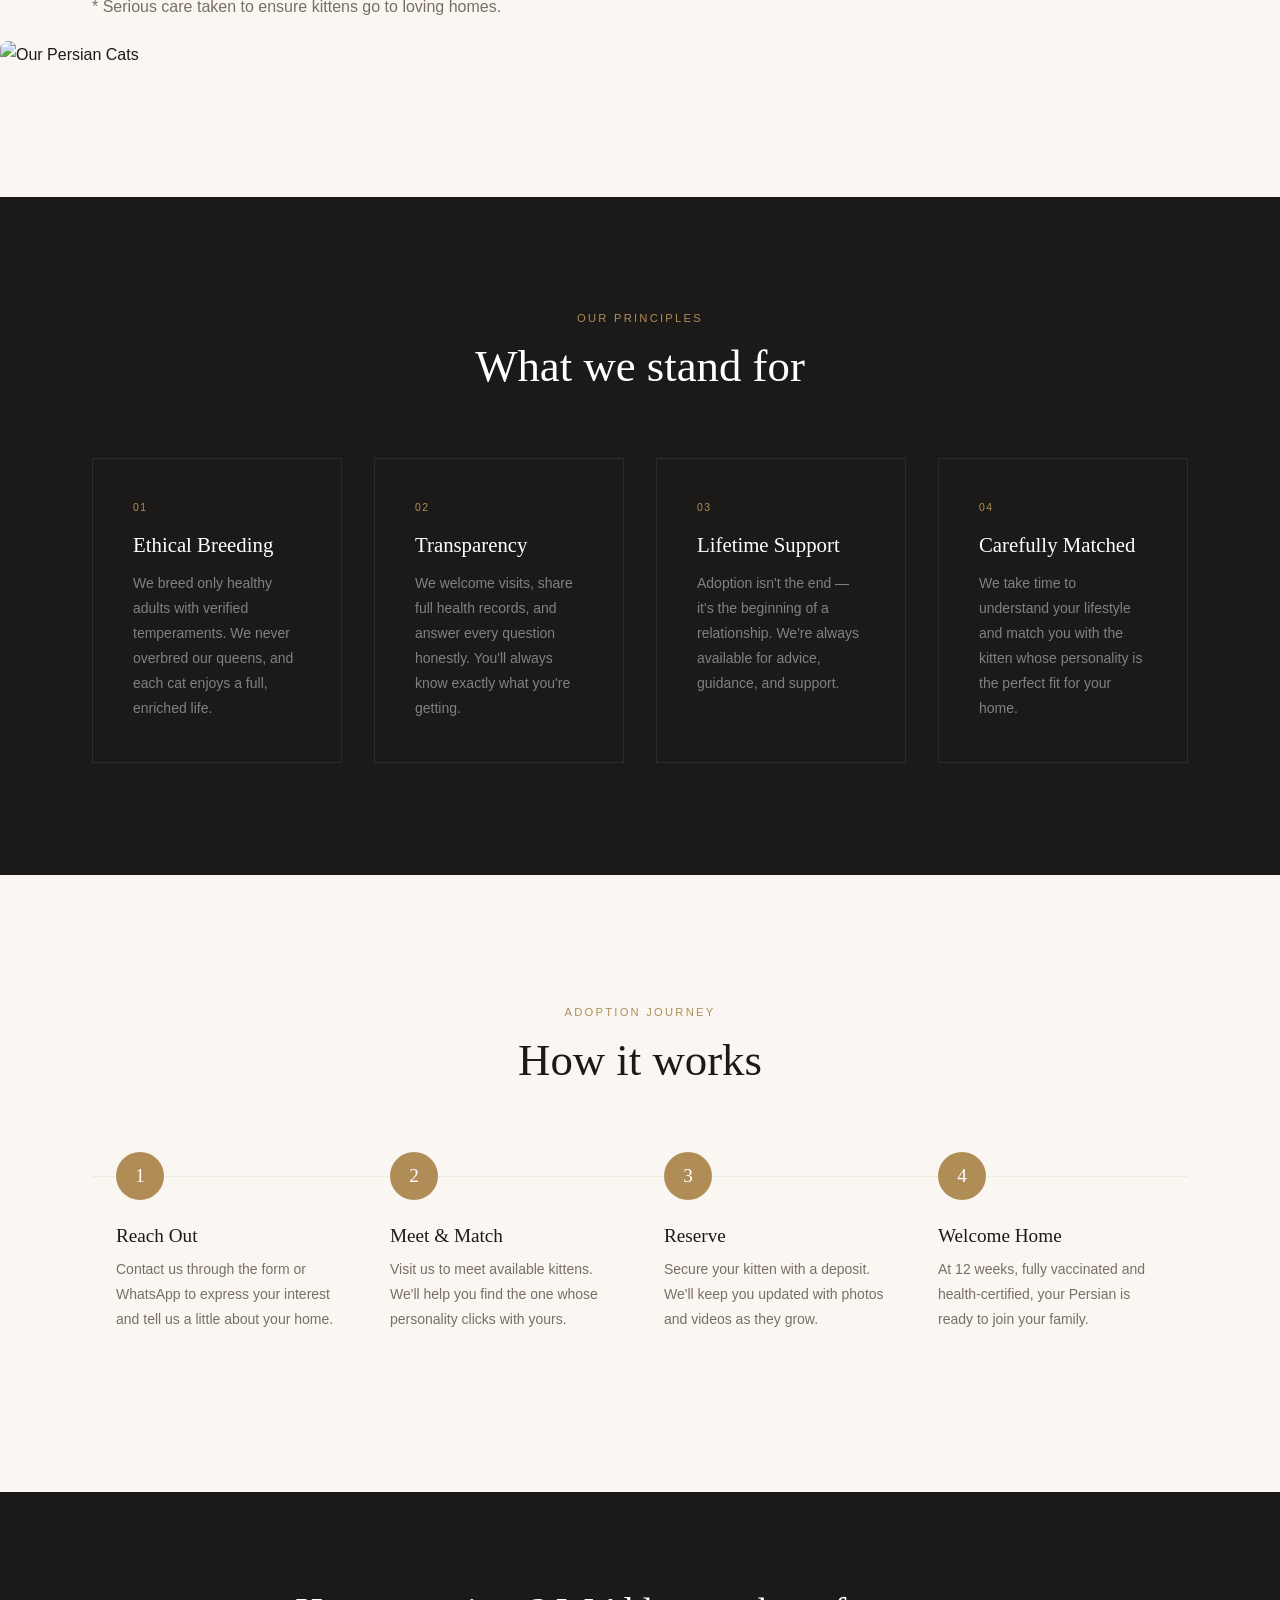
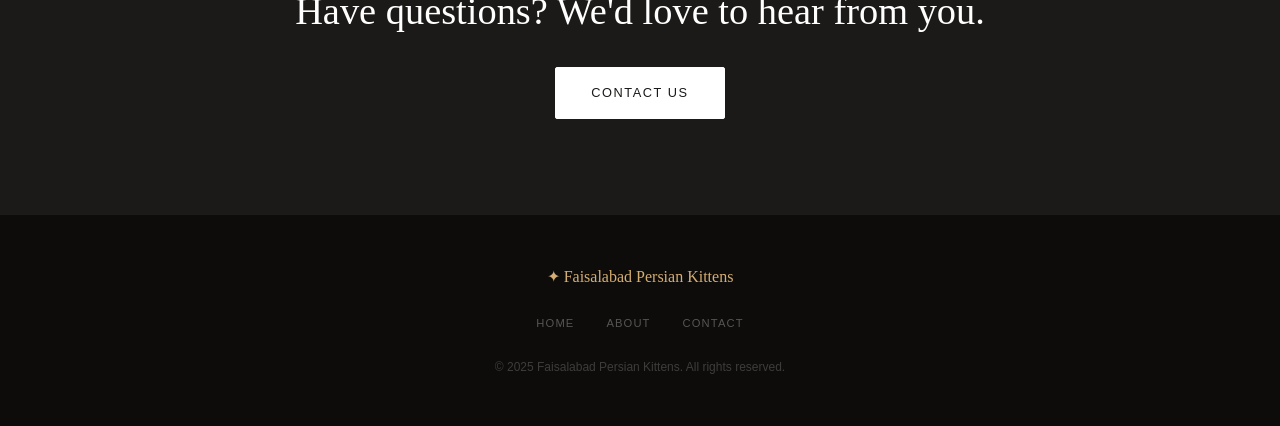
==== commit 7af3acce: "Add files via upload" ====
--- a/about.html
+++ b/about.html
@@ -58,11 +58,8 @@
       </div>
       </div>
       <div class="story__image reveal">
-        <div class="story__img-placeholder">
-          <div class="story__img-inner">
-            <span>🐱</span>
-            <p>Add your own<br>photo here</p>
-          </div>
+  <img src="images/about-cat.png" alt="Our Persian Cats" style="width:100%; border-radius:8px;" />
+</div>
         </div>
       </div>
     </div>
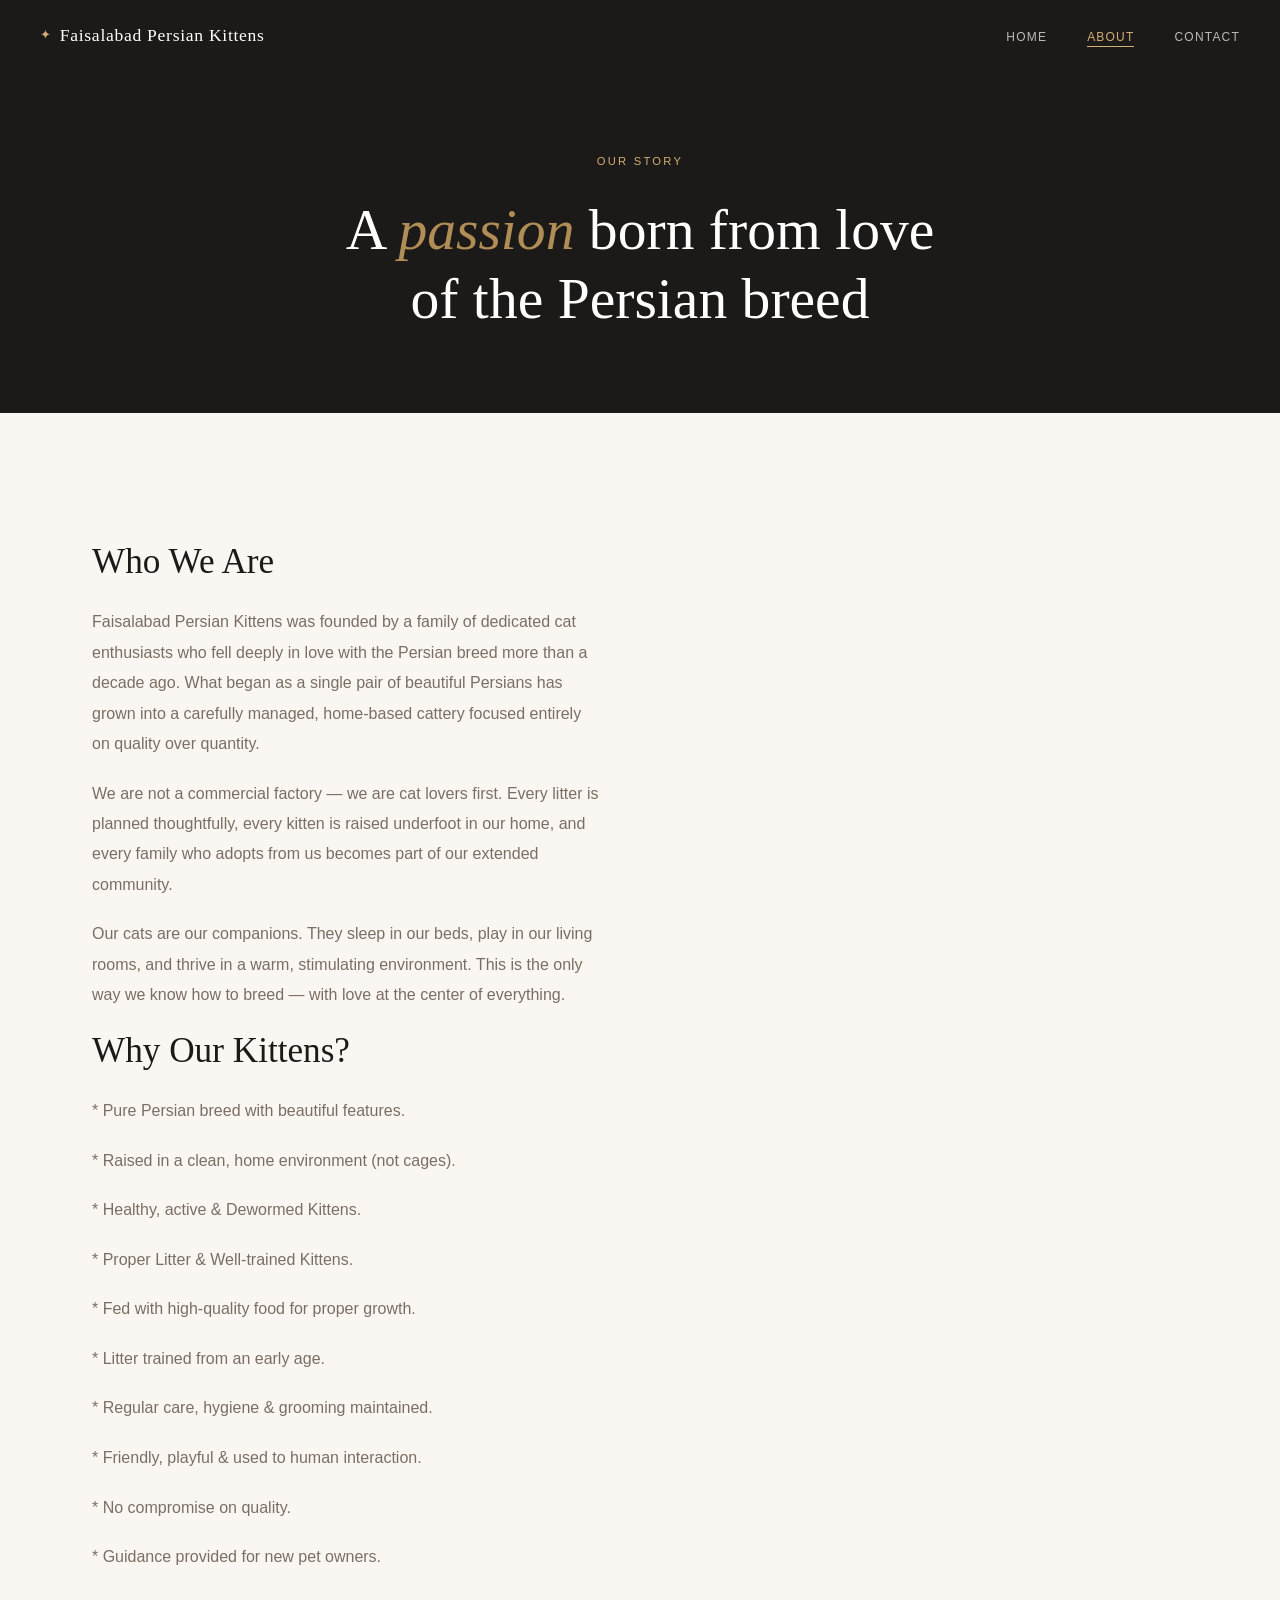
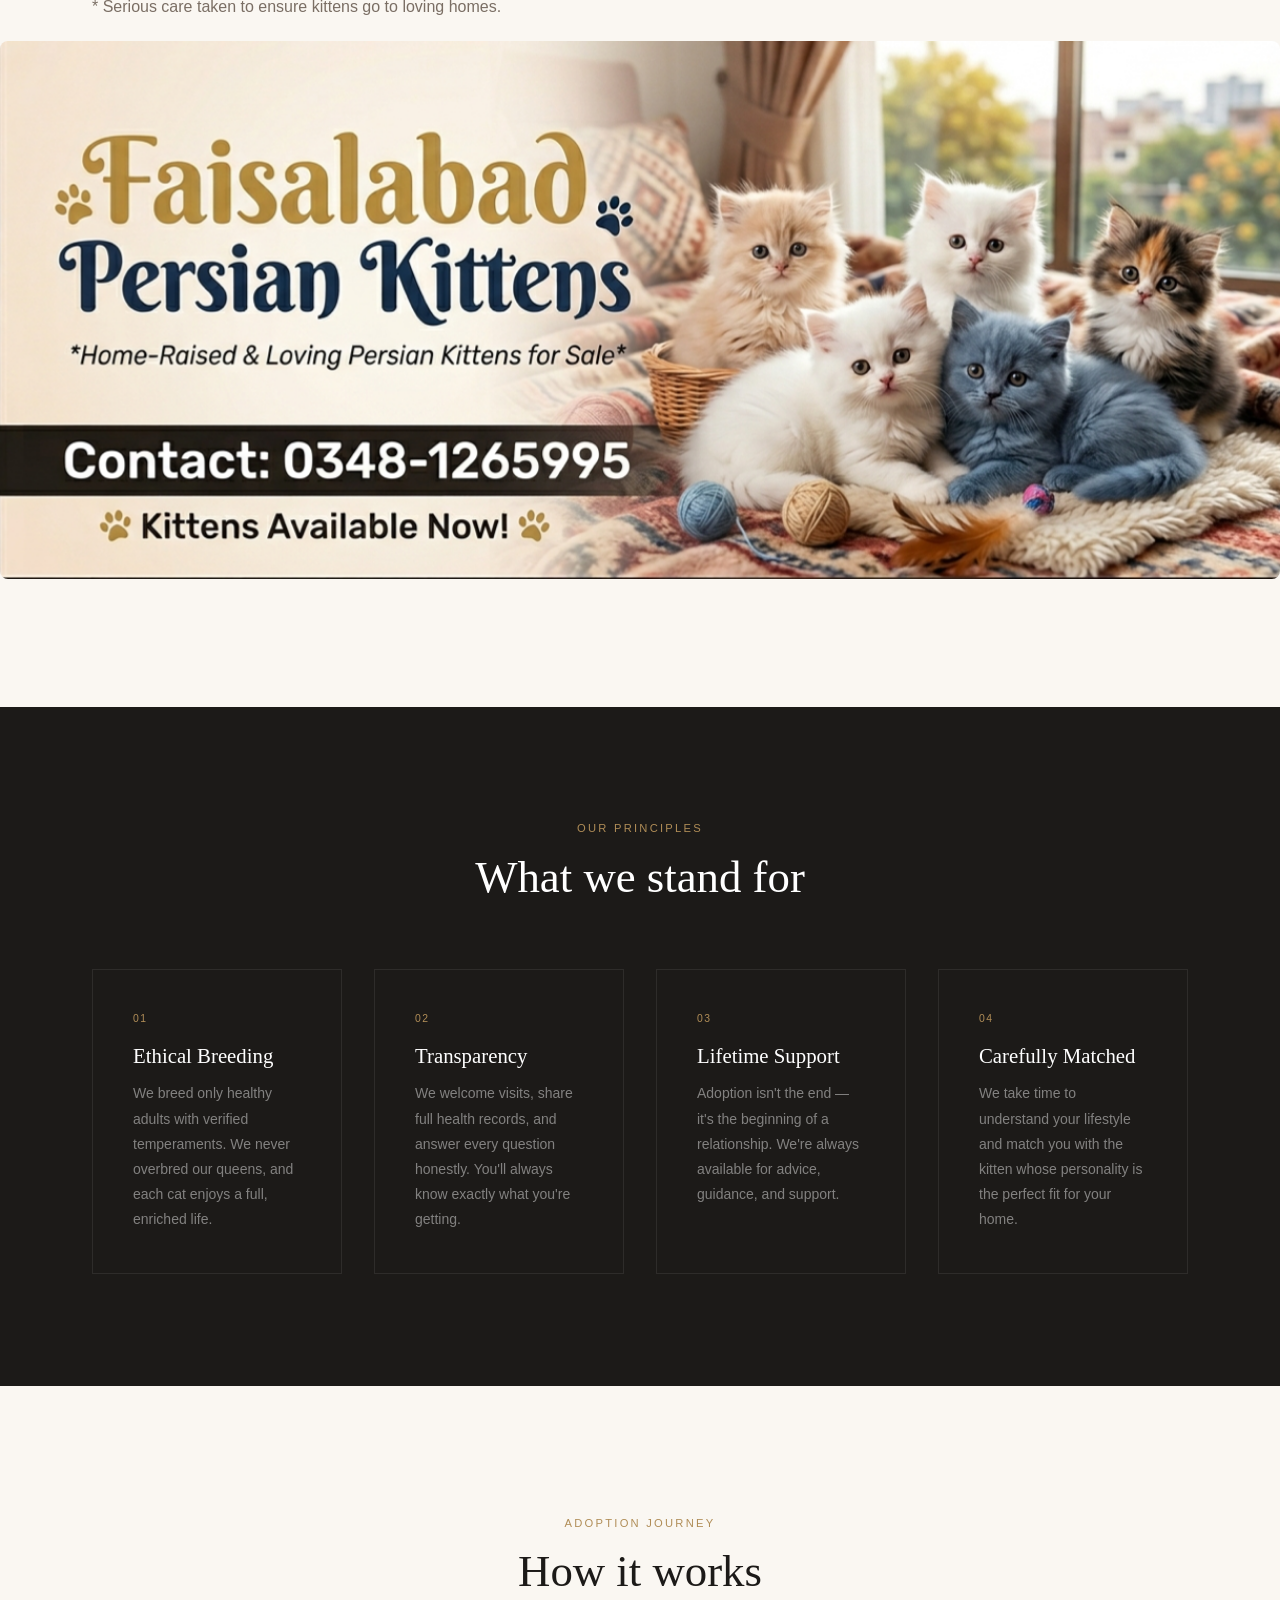
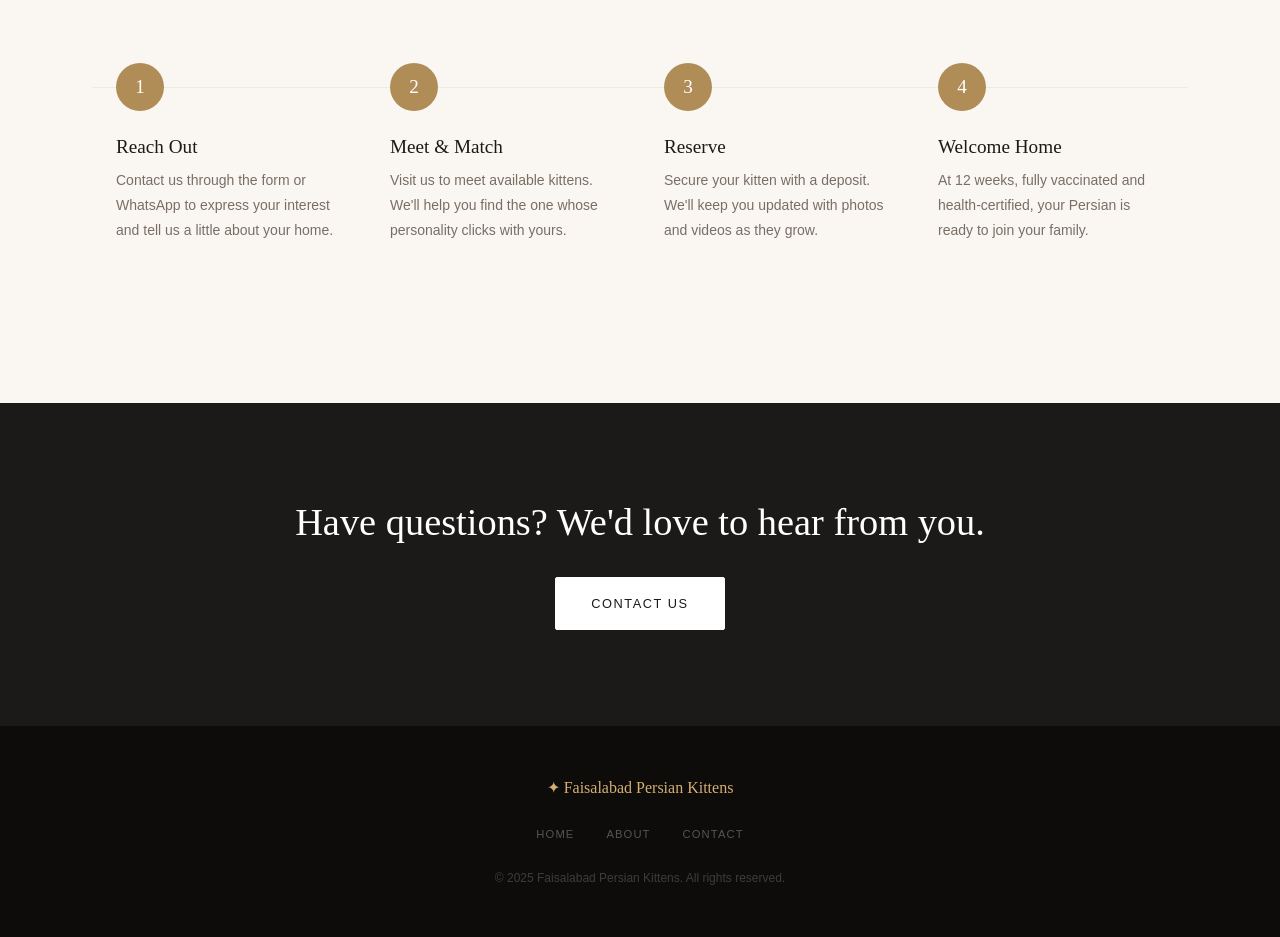
==== commit 0511a50f: "Add files via upload" ====
--- a/about.html
+++ b/about.html
@@ -58,7 +58,7 @@
       </div>
       </div>
       <div class="story__image reveal">
-  <img src="images/about-cat.png" alt="Our Persian Cats" style="width:100%; border-radius:8px;" />
+  <img src="images/about-cat.PNG" alt="Our Persian Cats" style="width:100%; border-radius:8px;" />
 </div>
         </div>
       </div>
